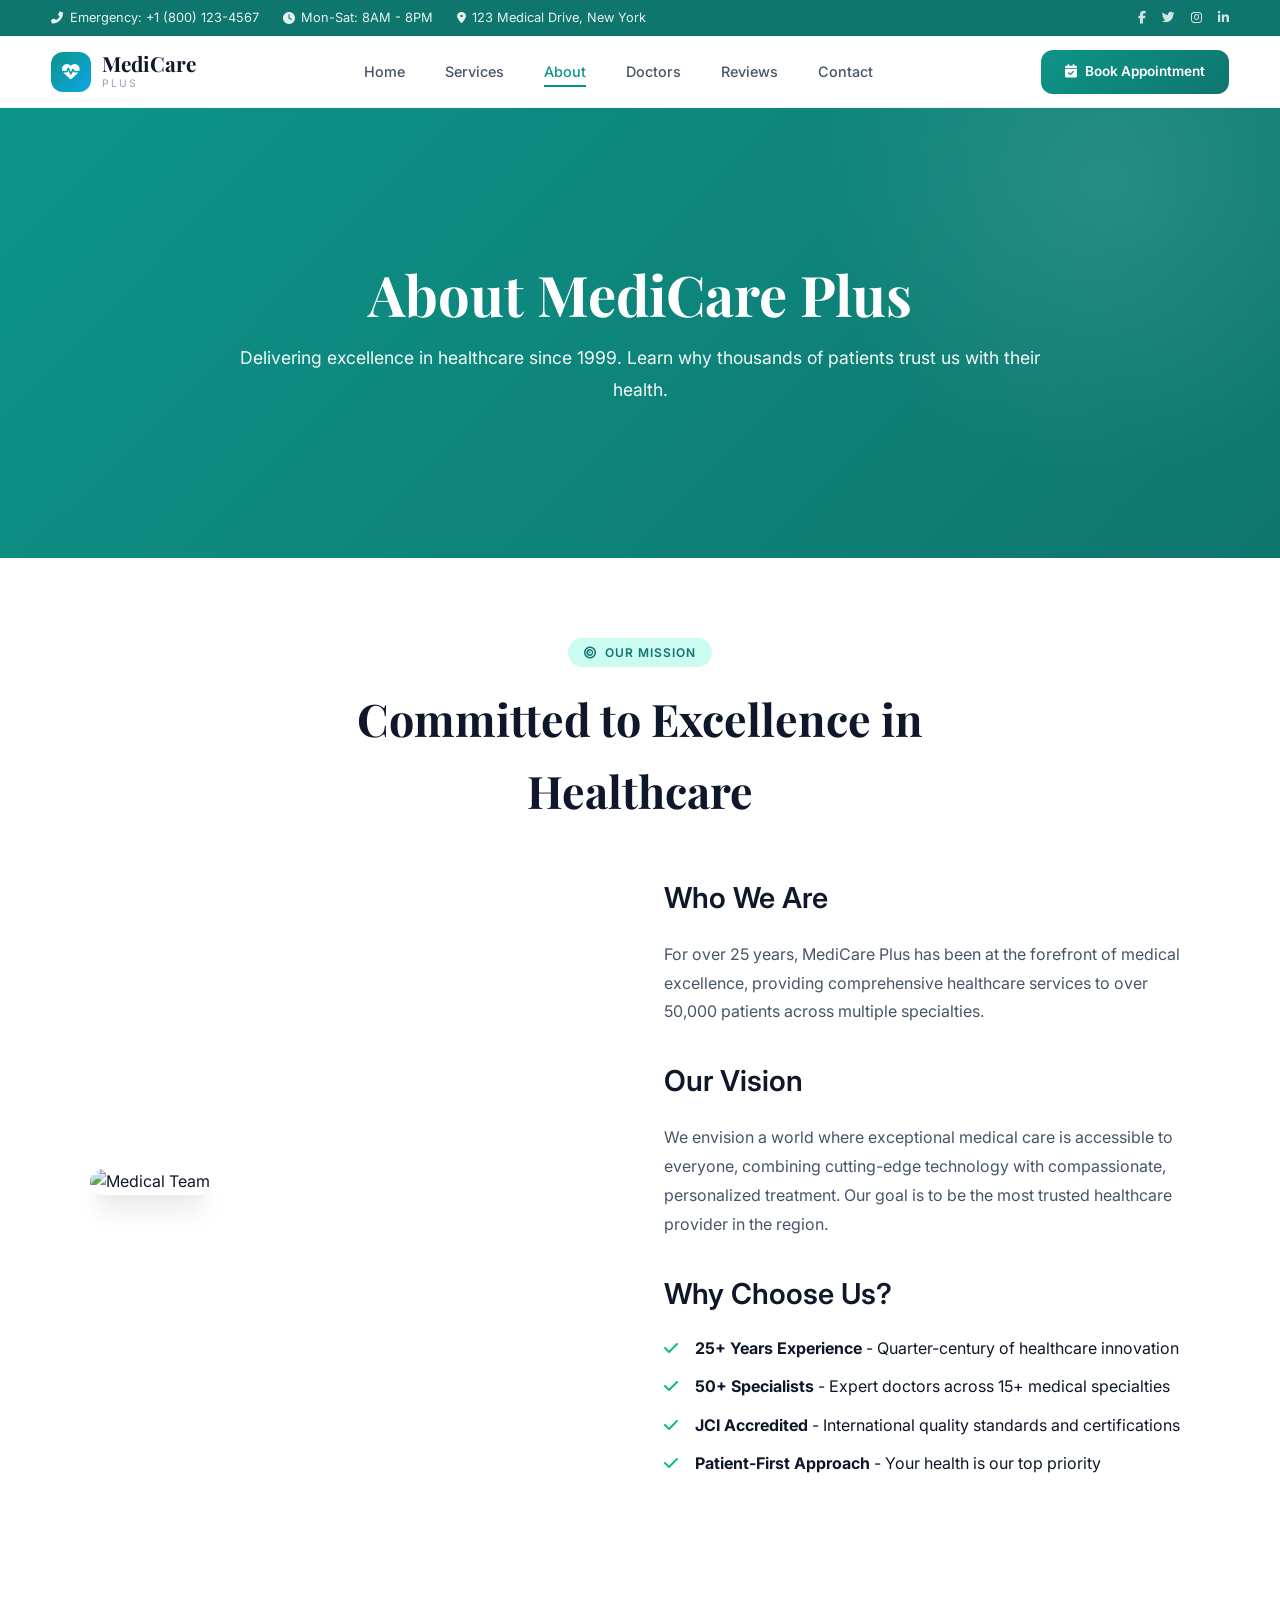
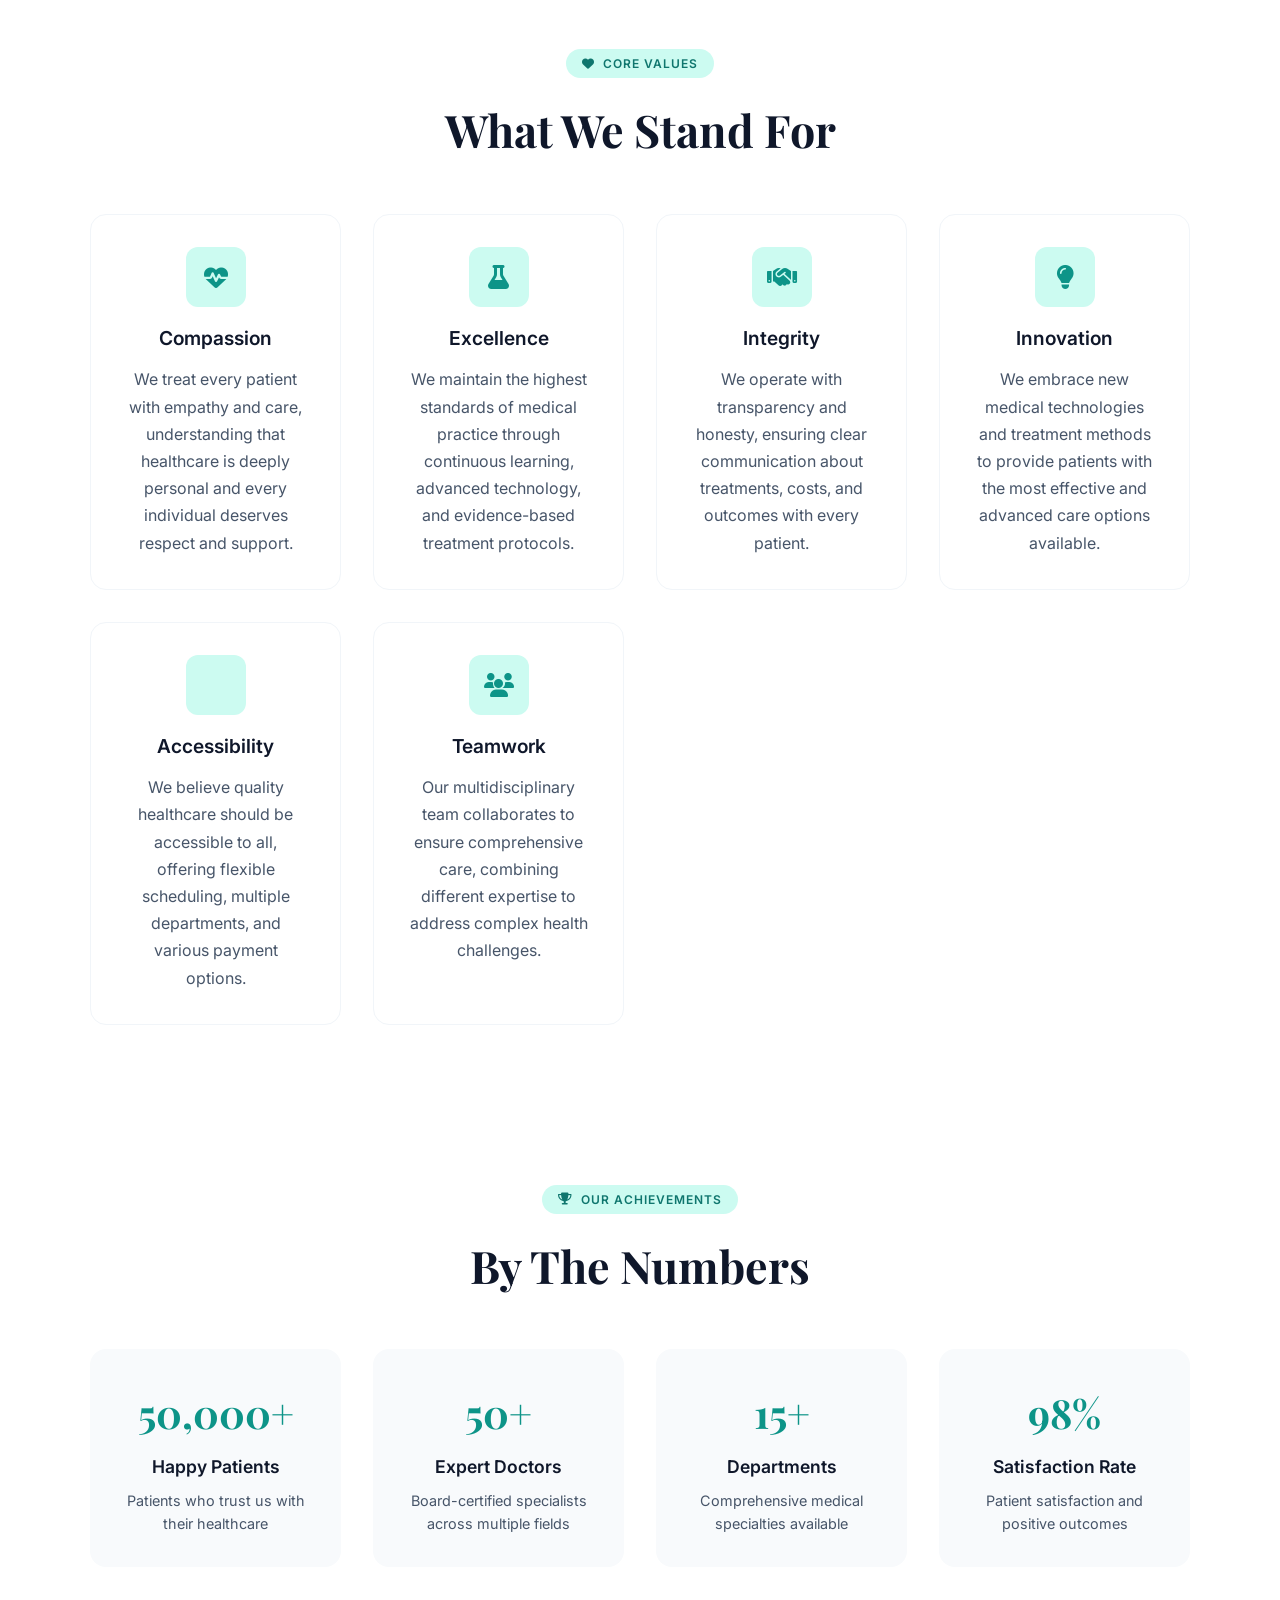
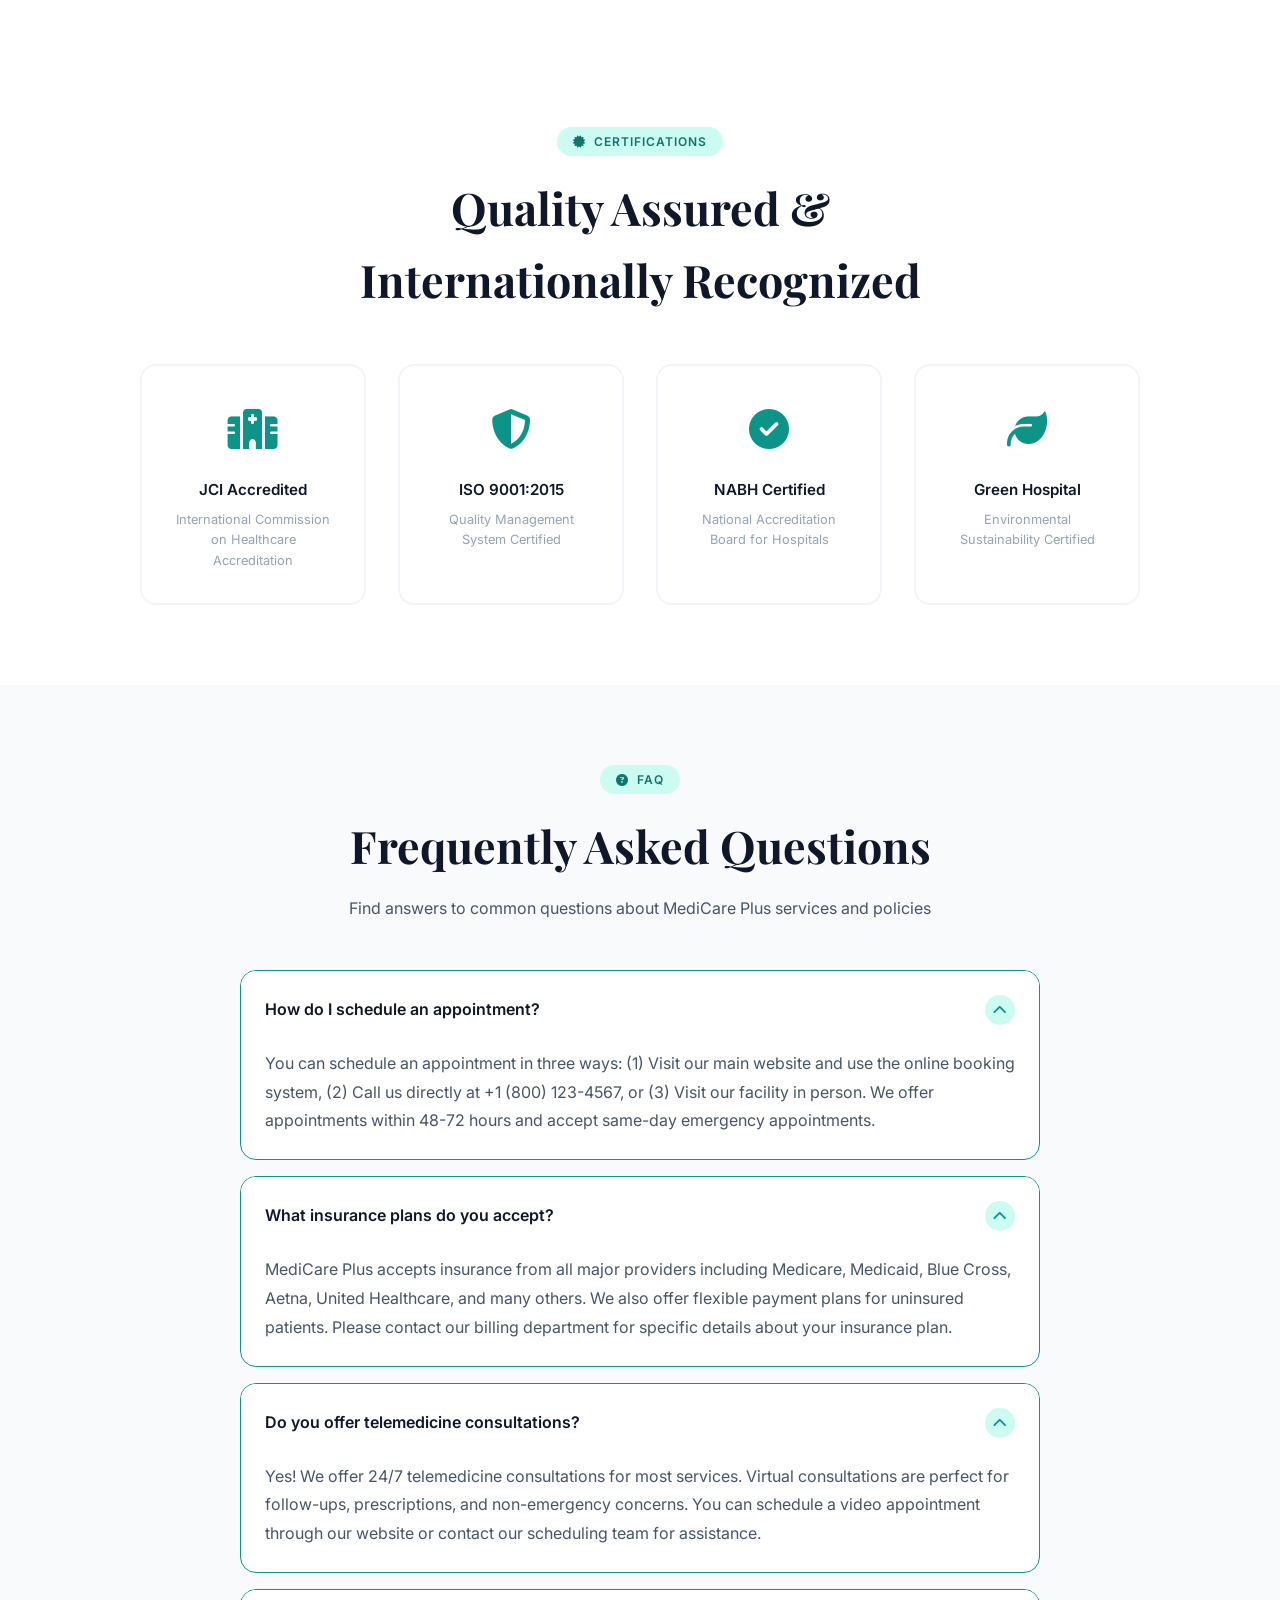
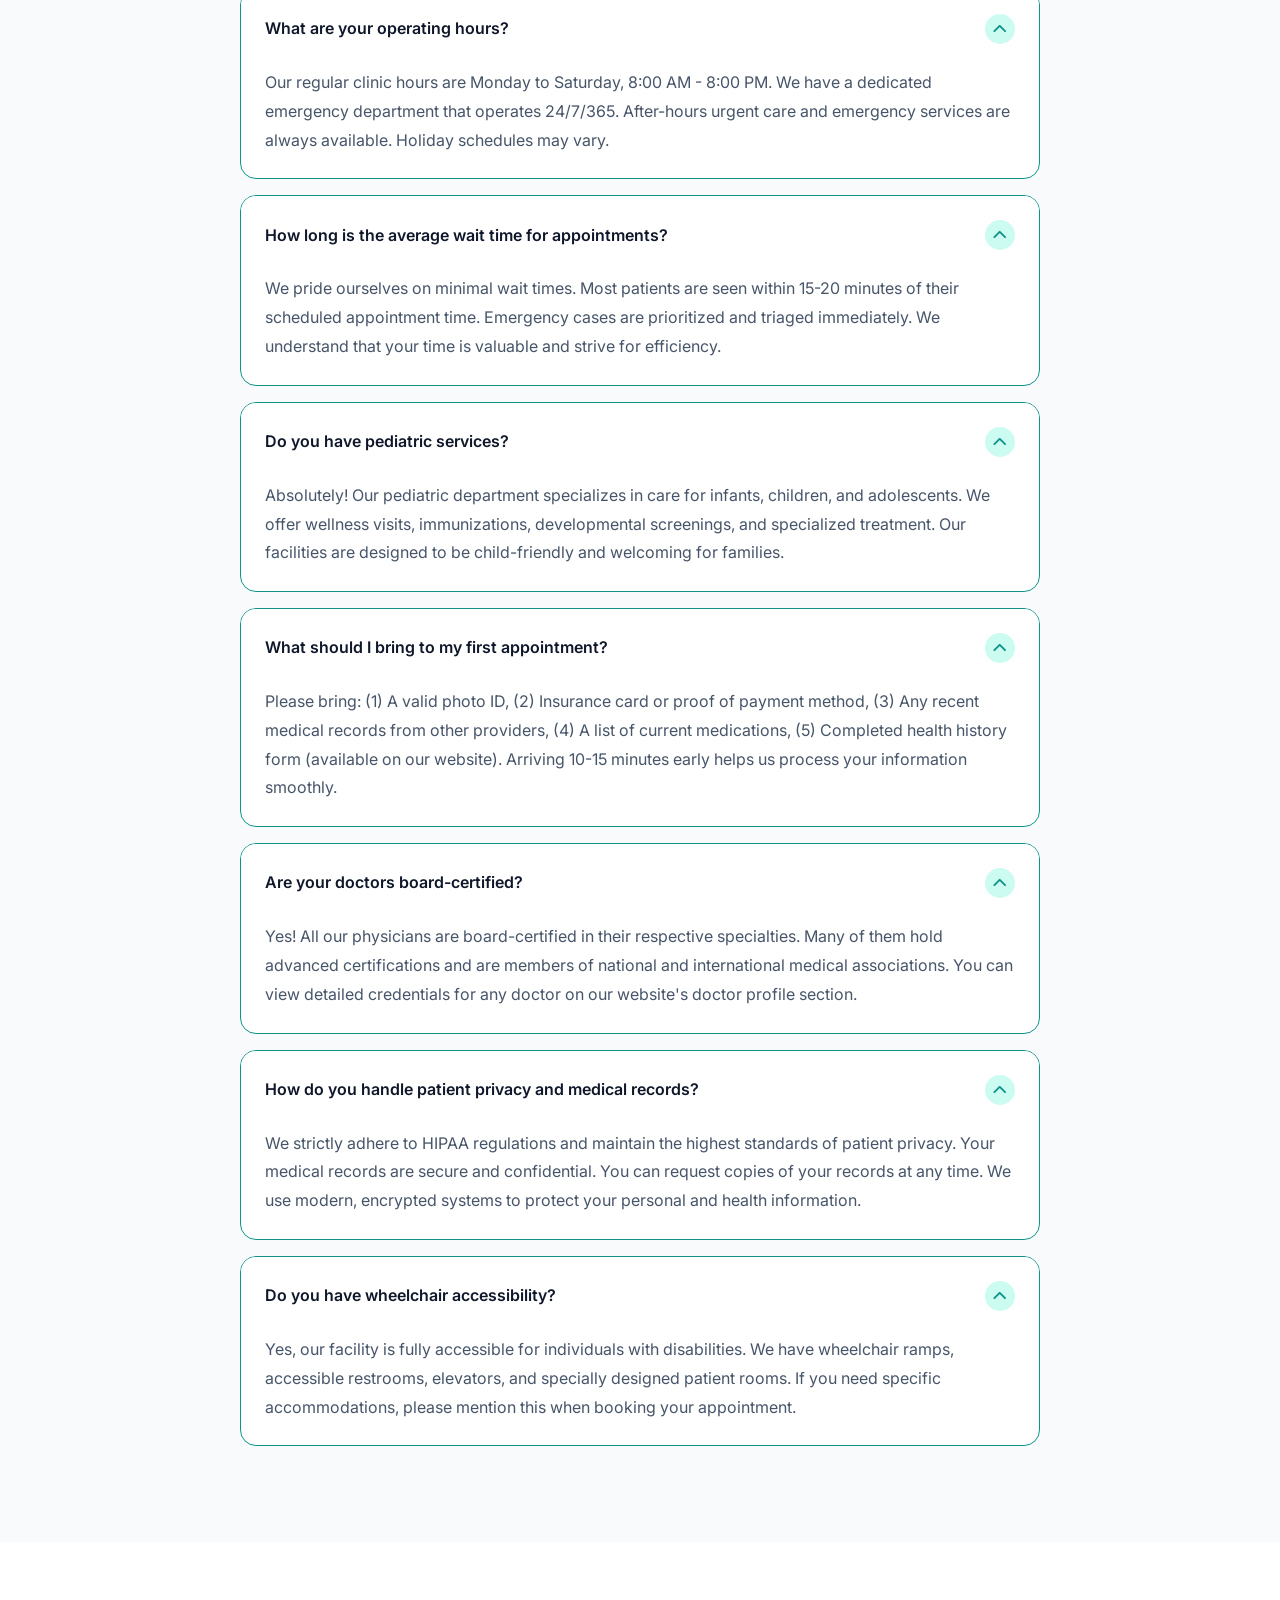
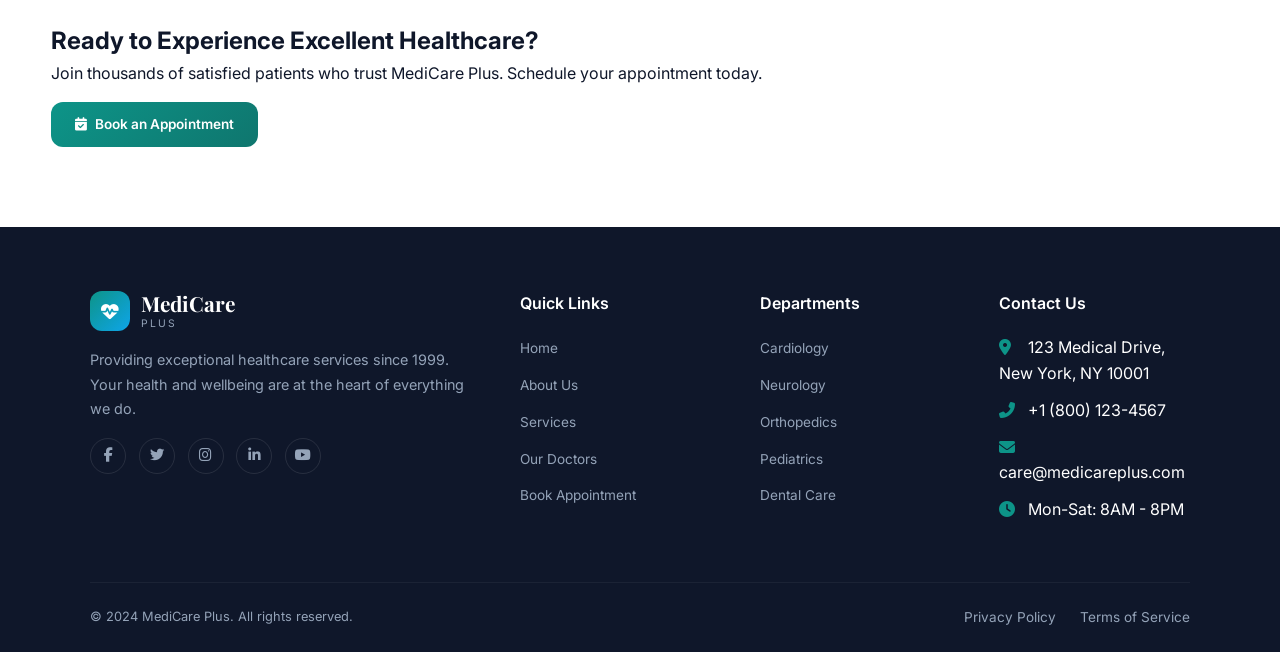
==== about.html @ a42fac6f "Add files via upload" ====
<!DOCTYPE html>
<html lang="en">
<head>
    <meta charset="UTF-8">
    <meta name="viewport" content="width=device-width, initial-scale=1.0">
    <title>About Us - MediCare Plus Healthcare</title>
    <link href="https://fonts.googleapis.com/css2?family=Inter:wght@300;400;500;600;700&family=Playfair+Display:wght@400;500;600;700&display=swap" rel="stylesheet">
    <link rel="stylesheet" href="https://cdnjs.cloudflare.com/ajax/libs/font-awesome/6.5.1/css/all.min.css">
    <style>
        :root {
            --primary: #0d9488;
            --primary-dark: #0f766e;
            --primary-light: #5eead4;
            --primary-soft: #ccfbf1;
            --secondary: #0ea5e9;
            --accent: #f59e0b;
            --bg: #ffffff;
            --bg-soft: #f8fafc;
            --bg-muted: #f1f5f9;
            --text: #0f172a;
            --text-secondary: #475569;
            --text-muted: #94a3b8;
            --border: #e2e8f0;
            --border-light: #f1f5f9;
            --success: #10b981;
            --warning: #f59e0b;
            --danger: #ef4444;
            --shadow-sm: 0 1px 2px rgba(0,0,0,0.05);
            --shadow: 0 4px 6px -1px rgba(0,0,0,0.1), 0 2px 4px -1px rgba(0,0,0,0.06);
            --shadow-lg: 0 10px 15px -3px rgba(0,0,0,0.1), 0 4px 6px -2px rgba(0,0,0,0.05);
            --shadow-xl: 0 20px 25px -5px rgba(0,0,0,0.1), 0 10px 10px -5px rgba(0,0,0,0.04);
            --radius-sm: 8px;
            --radius: 12px;
            --radius-lg: 16px;
            --radius-xl: 24px;
        }

        * { margin: 0; padding: 0; box-sizing: border-box; }
        html { scroll-behavior: smooth; }
        body {
            font-family: 'Inter', sans-serif;
            background: var(--bg);
            color: var(--text);
            line-height: 1.6;
            -webkit-font-smoothing: antialiased;
        }

        ::-webkit-scrollbar { width: 8px; }
        ::-webkit-scrollbar-track { background: var(--bg-soft); }
        ::-webkit-scrollbar-thumb { background: var(--primary); border-radius: 4px; }

        /* ===== TOP BAR ===== */
        .top-bar {
            background: var(--primary-dark);
            color: white;
            padding: 0.5rem 4%;
            font-size: 0.8rem;
            display: flex;
            justify-content: space-between;
            align-items: center;
        }
        .top-bar-left { display: flex; gap: 1.5rem; }
        .top-bar-left span { display: flex; align-items: center; gap: 0.4rem; opacity: 0.9; }
        .top-bar-left i { font-size: 0.75rem; }
        .top-bar-right { display: flex; gap: 1rem; }
        .top-bar-right a { color: white; opacity: 0.8; transition: opacity 0.3s; }
        .top-bar-right a:hover { opacity: 1; }

        /* ===== NAVBAR ===== */
        .navbar {
            position: sticky;
            top: 0;
            z-index: 1000;
            background: rgba(255,255,255,0.95);
            backdrop-filter: blur(20px);
            border-bottom: 1px solid var(--border-light);
            padding: 0 4%;
            display: flex;
            justify-content: space-between;
            align-items: center;
            height: 72px;
        }
        .logo {
            display: flex;
            align-items: center;
            gap: 0.7rem;
            text-decoration: none;
        }
        .logo-icon {
            width: 40px; height: 40px;
            background: linear-gradient(135deg, var(--primary), var(--secondary));
            border-radius: var(--radius);
            display: flex; align-items: center; justify-content: center;
            color: white; font-size: 1.1rem;
        }
        .logo-text { display: flex; flex-direction: column; }
        .logo-text span:first-child {
            font-family: 'Playfair Display', serif;
            font-size: 1.3rem; font-weight: 700; color: var(--text);
            line-height: 1.2;
        }
        .logo-text span:last-child {
            font-size: 0.65rem; color: var(--text-muted);
            letter-spacing: 2px; text-transform: uppercase;
        }
        .nav-links {
            display: flex; gap: 2.5rem; list-style: none;
        }
        .nav-links a {
            color: var(--text-secondary); text-decoration: none;
            font-size: 0.9rem; font-weight: 500;
            transition: color 0.3s; position: relative; padding: 0.3rem 0;
        }
        .nav-links a::after {
            content: ''; position: absolute; bottom: -2px; left: 0;
            width: 0; height: 2px; background: var(--primary);
            transition: width 0.3s ease;
        }
        .nav-links a:hover, .nav-links a.active { color: var(--primary); }
        .nav-links a:hover::after, .nav-links a.active::after { width: 100%; }
        .nav-cta {
            display: flex; align-items: center; gap: 1rem;
        }
        .btn-primary {
            padding: 0.7rem 1.5rem;
            background: linear-gradient(135deg, var(--primary), var(--primary-dark));
            color: white; text-decoration: none; border: none; cursor: pointer;
            border-radius: var(--radius); font-size: 0.85rem; font-weight: 600;
            transition: all 0.3s; display: inline-flex; align-items: center; gap: 0.5rem;
        }
        .btn-primary:hover {
            transform: translateY(-2px);
            box-shadow: 0 8px 20px rgba(13,148,136,0.3);
        }
        .btn-secondary {
            padding: 0.7rem 1.5rem; background: transparent;
            color: var(--primary); text-decoration: none;
            border: 1.5px solid var(--primary); border-radius: var(--radius);
            font-size: 0.85rem; font-weight: 600; cursor: pointer;
            transition: all 0.3s;
        }
        .btn-secondary:hover { background: var(--primary-soft); }
        .mobile-toggle {
            display: none; background: none; border: none;
            font-size: 1.3rem; color: var(--text); cursor: pointer;
        }

        /* ===== HERO ===== */
        .hero {
            background: linear-gradient(135deg, var(--primary), var(--primary-dark));
            color: white; padding: 4rem 4%;
            text-align: center; position: relative; overflow: hidden;
            min-height: 50vh; display: flex; align-items: center; justify-content: center;
        }
        .hero::before {
            content: ''; position: absolute; top: -50%; right: -10%;
            width: 600px; height: 600px;
            background: radial-gradient(circle, rgba(255,255,255,0.1) 0%, transparent 70%);
            z-index: 0;
        }
        .hero-content { position: relative; z-index: 1; max-width: 800px; margin: 0 auto; }
        .hero h1 {
            font-family: 'Playfair Display', serif;
            font-size: clamp(2rem, 5vw, 3.5rem);
            font-weight: 700; line-height: 1.15;
            margin-bottom: 1rem;
        }
        .hero p { font-size: 1.1rem; opacity: 0.95; line-height: 1.8; }

        /* ===== SECTIONS ===== */
        section { padding: 5rem 4%; }
        .section-header {
            text-align: center; max-width: 700px; margin: 0 auto 3rem;
        }
        .section-label {
            display: inline-flex; align-items: center; gap: 0.5rem;
            padding: 0.3rem 1rem; background: var(--primary-soft);
            color: var(--primary-dark); border-radius: 50px;
            font-size: 0.75rem; font-weight: 600; letter-spacing: 1px;
            text-transform: uppercase; margin-bottom: 1rem;
        }
        .section-title {
            font-family: 'Playfair Display', serif;
            font-size: clamp(1.8rem, 4vw, 2.8rem); font-weight: 700;
            margin-bottom: 0.8rem; color: var(--text);
        }
        .section-subtitle {
            color: var(--text-secondary); font-size: 1rem; line-height: 1.7;
        }

        /* ===== ABOUT CONTENT ===== */
        .mission-grid {
            display: grid; grid-template-columns: 1fr 1fr;
            gap: 3rem; max-width: 1100px; margin: 0 auto; align-items: center;
        }
        .mission-image img {
            width: 100%; border-radius: var(--radius-xl);
            box-shadow: var(--shadow-xl);
        }
        .mission-content h3 {
            font-size: 1.8rem; font-weight: 600;
            margin-bottom: 1.2rem; color: var(--text);
        }
        .mission-content p {
            color: var(--text-secondary); margin-bottom: 1.5rem;
            line-height: 1.8; font-size: 1rem;
        }
        .values-grid {
            display: grid; grid-template-columns: repeat(auto-fit, minmax(250px, 1fr));
            gap: 2rem; max-width: 1100px; margin: 0 auto;
        }
        .value-card {
            background: white; border: 1.5px solid var(--border-light);
            border-radius: var(--radius-lg); padding: 2rem;
            text-align: center; transition: all 0.4s ease;
        }
        .value-card:hover {
            transform: translateY(-5px);
            border-color: var(--primary);
            box-shadow: var(--shadow-lg);
        }
        .value-icon {
            width: 60px; height: 60px;
            background: var(--primary-soft); color: var(--primary);
            border-radius: var(--radius); display: flex;
            align-items: center; justify-content: center;
            font-size: 1.5rem; margin: 0 auto 1rem;
        }
        .value-card h3 { font-size: 1.2rem; font-weight: 600; margin-bottom: 0.8rem; }
        .value-card p { color: var(--text-secondary); line-height: 1.7; }

        /* ===== ACHIEVEMENTS ===== */
        .achievements-grid {
            display: grid; grid-template-columns: repeat(auto-fit, minmax(200px, 1fr));
            gap: 2rem; max-width: 1100px; margin: 0 auto;
        }
        .achievement-item {
            text-align: center; padding: 2rem;
            background: var(--bg-soft); border-radius: var(--radius-lg);
        }
        .achievement-number {
            font-family: 'Playfair Display', serif;
            font-size: 2.5rem; font-weight: 700; color: var(--primary);
            margin-bottom: 0.5rem;
        }
        .achievement-item h3 {
            font-size: 1.1rem; font-weight: 600; margin-bottom: 0.5rem;
        }
        .achievement-item p { color: var(--text-secondary); font-size: 0.9rem; }

        /* ===== FAQ SECTION ===== */
        .faq-section { background: var(--bg-soft); }
        .faq-container {
            max-width: 800px; margin: 0 auto;
        }
        .faq-item {
            background: white; border: 1px solid var(--border-light);
            border-radius: var(--radius-lg); margin-bottom: 1rem;
            overflow: hidden; transition: all 0.3s ease;
        }
        .faq-item.active { border-color: var(--primary); }
        .faq-question {
            padding: 1.5rem; cursor: pointer; display: flex;
            justify-content: space-between; align-items: center;
            transition: all 0.3s ease; background: white;
        }
        .faq-item:hover .faq-question { background: var(--bg-soft); }
        .faq-question h3 {
            font-size: 1rem; font-weight: 600; color: var(--text);
            flex: 1; text-align: left;
        }
        .faq-toggle {
            width: 30px; height: 30px;
            background: var(--primary-soft); color: var(--primary);
            border-radius: 50%; display: flex;
            align-items: center; justify-content: center;
            font-size: 0.9rem; transition: transform 0.3s ease;
            flex-shrink: 0; margin-left: 1rem;
        }
        .faq-item.active .faq-toggle { transform: rotate(180deg); }
        .faq-answer {
            max-height: 0; overflow: hidden; transition: all 0.3s ease;
            padding: 0 1.5rem;
        }
        .faq-item.active .faq-answer {
            max-height: 500px; padding: 0 1.5rem 1.5rem;
        }
        .faq-answer p { color: var(--text-secondary); line-height: 1.8; }

        /* ===== CERTIFICATIONS ===== */
        .certifications-grid {
            display: grid; grid-template-columns: repeat(auto-fit, minmax(150px, 1fr));
            gap: 2rem; max-width: 1000px; margin: 0 auto;
        }
        .certification-badge {
            background: white; border: 2px solid var(--border-light);
            border-radius: var(--radius-lg); padding: 2rem;
            text-align: center; transition: all 0.3s ease;
        }
        .certification-badge:hover {
            border-color: var(--primary);
            box-shadow: var(--shadow-lg);
        }
        .cert-icon {
            font-size: 2.5rem; color: var(--primary); margin-bottom: 1rem;
        }
        .certification-badge h4 { font-size: 0.95rem; font-weight: 600; margin-bottom: 0.5rem; }
        .certification-badge p { font-size: 0.8rem; color: var(--text-muted); }

        /* ===== FOOTER ===== */
        .footer {
            background: var(--text); color: white; padding: 4rem 4% 1.5rem;
        }
        .footer-grid {
            display: grid; grid-template-columns: 2fr 1fr 1fr 1fr;
            gap: 3rem; max-width: 1100px; margin: 0 auto 3rem;
        }
        .footer-links h4 { font-size: 1rem; font-weight: 600; margin-bottom: 1.2rem; }
        .footer-links ul { list-style: none; }
        .footer-links li { margin-bottom: 0.7rem; }
        .footer-links a { color: var(--text-muted); text-decoration: none; font-size: 0.85rem; transition: color 0.3s; }
        .footer-links a:hover { color: white; }
        .footer-social { display: flex; gap: 0.8rem; }
        .footer-social a {
            width: 36px; height: 36px; border-radius: 50%;
            border: 1px solid rgba(255,255,255,0.1);
            display: flex; align-items: center; justify-content: center;
            color: var(--text-muted); font-size: 0.9rem; text-decoration: none;
            transition: all 0.3s;
        }
        .footer-social a:hover { background: var(--primary); color: white; }
        .footer-bottom {
            border-top: 1px solid rgba(255,255,255,0.05); padding-top: 1.5rem;
            display: flex; justify-content: space-between; align-items: center;
            max-width: 1100px; margin: 0 auto;
        }
        .footer-bottom p { color: var(--text-muted); font-size: 0.8rem; }

        /* ===== REVEAL ANIMATIONS ===== */
        .reveal {
            opacity: 0; transform: translateY(40px);
            transition: all 0.8s cubic-bezier(0.4, 0, 0.2, 1);
        }
        .reveal.active { opacity: 1; transform: translateY(0); }

        /* ===== RESPONSIVE ===== */
        @media (max-width: 1024px) {
            .mission-grid { grid-template-columns: 1fr; }
            .values-grid { grid-template-columns: 1fr; }
            .footer-grid { grid-template-columns: 1fr 1fr; }
        }
        @media (max-width: 768px) {
            .nav-links { display: none; }
            .mobile-toggle { display: block; }
            .top-bar { display: none; }
            .footer-grid { grid-template-columns: 1fr; }
            .footer-bottom { flex-direction: column; gap: 1rem; text-align: center; }
            .hero { min-height: 40vh; }
            section { padding: 3rem 4%; }
        }
    </style>
</head>
<body>

    <!-- Top Bar -->
    <div class="top-bar">
        <div class="top-bar-left">
            <span><i class="fas fa-phone-alt"></i> Emergency: +1 (800) 123-4567</span>
            <span><i class="fas fa-clock"></i> Mon-Sat: 8AM - 8PM</span>
            <span><i class="fas fa-map-marker-alt"></i> 123 Medical Drive, New York</span>
        </div>
        <div class="top-bar-right">
            <a href="#"><i class="fab fa-facebook-f"></i></a>
            <a href="#"><i class="fab fa-twitter"></i></a>
            <a href="#"><i class="fab fa-instagram"></i></a>
            <a href="#"><i class="fab fa-linkedin-in"></i></a>
        </div>
    </div>

    <!-- Navbar -->
    <nav class="navbar">
        <a href="health.html" class="logo">
            <div class="logo-icon"><i class="fas fa-heartbeat"></i></div>
            <div class="logo-text">
                <span>MediCare</span>
                <span>Plus</span>
            </div>
        </a>
        <ul class="nav-links">
            <li><a href="health.html#home">Home</a></li>
            <li><a href="health.html#services">Services</a></li>
            <li><a href="#about" class="active">About</a></li>
            <li><a href="health.html#doctors">Doctors</a></li>
            <li><a href="health.html#testimonials">Reviews</a></li>
            <li><a href="health.html#contact">Contact</a></li>
        </ul>
        <div class="nav-cta">
            <a href="health.html#appointment" class="btn-primary">
                <i class="fas fa-calendar-check"></i> Book Appointment
            </a>
        </div>
        <button class="mobile-toggle"><i class="fas fa-bars"></i></button>
    </nav>

    <!-- Hero Section -->
    <section class="hero" id="about">
        <div class="hero-content">
            <h1>About MediCare Plus</h1>
            <p>Delivering excellence in healthcare since 1999. Learn why thousands of patients trust us with their health.</p>
        </div>
    </section>

    <!-- Our Mission Section -->
    <section class="mission-section" id="mission">
        <div class="section-header reveal">
            <span class="section-label"><i class="fas fa-bullseye"></i> Our Mission</span>
            <h2 class="section-title">Committed to Excellence in Healthcare</h2>
        </div>
        <div class="mission-grid reveal">
            <div class="mission-image">
                <img src="https://images.unsplash.com/photo-1576091160550-2173dba999ef?w=600&h=700&fit=crop" alt="Medical Team">
            </div>
            <div class="mission-content">
                <h3>Who We Are</h3>
                <p>For over 25 years, MediCare Plus has been at the forefront of medical excellence, providing comprehensive healthcare services to over 50,000 patients across multiple specialties.</p>
                <h3 style="margin-top: 2rem;">Our Vision</h3>
                <p>We envision a world where exceptional medical care is accessible to everyone, combining cutting-edge technology with compassionate, personalized treatment. Our goal is to be the most trusted healthcare provider in the region.</p>
                <h3 style="margin-top: 2rem;">Why Choose Us?</h3>
                <ul style="list-style: none; margin-top: 1rem;">
                    <li style="margin-bottom: 0.8rem;"><i class="fas fa-check" style="color: var(--success); margin-right: 0.8rem;"></i> <strong>25+ Years Experience</strong> - Quarter-century of healthcare innovation</li>
                    <li style="margin-bottom: 0.8rem;"><i class="fas fa-check" style="color: var(--success); margin-right: 0.8rem;"></i> <strong>50+ Specialists</strong> - Expert doctors across 15+ medical specialties</li>
                    <li style="margin-bottom: 0.8rem;"><i class="fas fa-check" style="color: var(--success); margin-right: 0.8rem;"></i> <strong>JCI Accredited</strong> - International quality standards and certifications</li>
                    <li style="margin-bottom: 0.8rem;"><i class="fas fa-check" style="color: var(--success); margin-right: 0.8rem;"></i> <strong>Patient-First Approach</strong> - Your health is our top priority</li>
                </ul>
            </div>
        </div>
    </section>

    <!-- Our Values Section -->
    <section class="values-section" id="values">
        <div class="section-header reveal">
            <span class="section-label"><i class="fas fa-heart"></i> Core Values</span>
            <h2 class="section-title">What We Stand For</h2>
        </div>
        <div class="values-grid">
            <div class="value-card reveal">
                <div class="value-icon"><i class="fas fa-heartbeat"></i></div>
                <h3>Compassion</h3>
                <p>We treat every patient with empathy and care, understanding that healthcare is deeply personal and every individual deserves respect and support.</p>
            </div>
            <div class="value-card reveal">
                <div class="value-icon"><i class="fas fa-flask"></i></div>
                <h3>Excellence</h3>
                <p>We maintain the highest standards of medical practice through continuous learning, advanced technology, and evidence-based treatment protocols.</p>
            </div>
            <div class="value-card reveal">
                <div class="value-icon"><i class="fas fa-handshake"></i></div>
                <h3>Integrity</h3>
                <p>We operate with transparency and honesty, ensuring clear communication about treatments, costs, and outcomes with every patient.</p>
            </div>
            <div class="value-card reveal">
                <div class="value-icon"><i class="fas fa-lightbulb"></i></div>
                <h3>Innovation</h3>
                <p>We embrace new medical technologies and treatment methods to provide patients with the most effective and advanced care options available.</p>
            </div>
            <div class="value-card reveal">
                <div class="value-icon"><i class="fas fa-accessibility"></i></div>
                <h3>Accessibility</h3>
                <p>We believe quality healthcare should be accessible to all, offering flexible scheduling, multiple departments, and various payment options.</p>
            </div>
            <div class="value-card reveal">
                <div class="value-icon"><i class="fas fa-users"></i></div>
                <h3>Teamwork</h3>
                <p>Our multidisciplinary team collaborates to ensure comprehensive care, combining different expertise to address complex health challenges.</p>
            </div>
        </div>
    </section>

    <!-- Achievements Section -->
    <section class="achievements-section" id="achievements">
        <div class="section-header reveal">
            <span class="section-label"><i class="fas fa-trophy"></i> Our Achievements</span>
            <h2 class="section-title">By The Numbers</h2>
        </div>
        <div class="achievements-grid">
            <div class="achievement-item reveal">
                <div class="achievement-number">50,000+</div>
                <h3>Happy Patients</h3>
                <p>Patients who trust us with their healthcare</p>
            </div>
            <div class="achievement-item reveal">
                <div class="achievement-number">50+</div>
                <h3>Expert Doctors</h3>
                <p>Board-certified specialists across multiple fields</p>
            </div>
            <div class="achievement-item reveal">
                <div class="achievement-number">15+</div>
                <h3>Departments</h3>
                <p>Comprehensive medical specialties available</p>
            </div>
            <div class="achievement-item reveal">
                <div class="achievement-number">98%</div>
                <h3>Satisfaction Rate</h3>
                <p>Patient satisfaction and positive outcomes</p>
            </div>
        </div>
    </section>

    <!-- Certifications Section -->
    <section class="certifications-section" id="certifications">
        <div class="section-header reveal">
            <span class="section-label"><i class="fas fa-certificate"></i> Certifications</span>
            <h2 class="section-title">Quality Assured & Internationally Recognized</h2>
        </div>
        <div class="certifications-grid">
            <div class="certification-badge reveal">
                <div class="cert-icon"><i class="fas fa-hospital"></i></div>
                <h4>JCI Accredited</h4>
                <p>International Commission on Healthcare Accreditation</p>
            </div>
            <div class="certification-badge reveal">
                <div class="cert-icon"><i class="fas fa-shield-alt"></i></div>
                <h4>ISO 9001:2015</h4>
                <p>Quality Management System Certified</p>
            </div>
            <div class="certification-badge reveal">
                <div class="cert-icon"><i class="fas fa-check-circle"></i></div>
                <h4>NABH Certified</h4>
                <p>National Accreditation Board for Hospitals</p>
            </div>
            <div class="certification-badge reveal">
                <div class="cert-icon"><i class="fas fa-leaf"></i></div>
                <h4>Green Hospital</h4>
                <p>Environmental Sustainability Certified</p>
            </div>
        </div>
    </section>

    <!-- FAQ Section -->
    <section class="faq-section" id="faq">
        <div class="section-header reveal">
            <span class="section-label"><i class="fas fa-question-circle"></i> FAQ</span>
            <h2 class="section-title">Frequently Asked Questions</h2>
            <p class="section-subtitle">Find answers to common questions about MediCare Plus services and policies</p>
        </div>
        <div class="faq-container">
            <div class="faq-item reveal">
                <div class="faq-question">
                    <h3>How do I schedule an appointment?</h3>
                    <div class="faq-toggle"><i class="fas fa-chevron-down"></i></div>
                </div>
                <div class="faq-answer">
                    <p>You can schedule an appointment in three ways: (1) Visit our main website and use the online booking system, (2) Call us directly at +1 (800) 123-4567, or (3) Visit our facility in person. We offer appointments within 48-72 hours and accept same-day emergency appointments.</p>
                </div>
            </div>

            <div class="faq-item reveal">
                <div class="faq-question">
                    <h3>What insurance plans do you accept?</h3>
                    <div class="faq-toggle"><i class="fas fa-chevron-down"></i></div>
                </div>
                <div class="faq-answer">
                    <p>MediCare Plus accepts insurance from all major providers including Medicare, Medicaid, Blue Cross, Aetna, United Healthcare, and many others. We also offer flexible payment plans for uninsured patients. Please contact our billing department for specific details about your insurance plan.</p>
                </div>
            </div>

            <div class="faq-item reveal">
                <div class="faq-question">
                    <h3>Do you offer telemedicine consultations?</h3>
                    <div class="faq-toggle"><i class="fas fa-chevron-down"></i></div>
                </div>
                <div class="faq-answer">
                    <p>Yes! We offer 24/7 telemedicine consultations for most services. Virtual consultations are perfect for follow-ups, prescriptions, and non-emergency concerns. You can schedule a video appointment through our website or contact our scheduling team for assistance.</p>
                </div>
            </div>

            <div class="faq-item reveal">
                <div class="faq-question">
                    <h3>What are your operating hours?</h3>
                    <div class="faq-toggle"><i class="fas fa-chevron-down"></i></div>
                </div>
                <div class="faq-answer">
                    <p>Our regular clinic hours are Monday to Saturday, 8:00 AM - 8:00 PM. We have a dedicated emergency department that operates 24/7/365. After-hours urgent care and emergency services are always available. Holiday schedules may vary.</p>
                </div>
            </div>

            <div class="faq-item reveal">
                <div class="faq-question">
                    <h3>How long is the average wait time for appointments?</h3>
                    <div class="faq-toggle"><i class="fas fa-chevron-down"></i></div>
                </div>
                <div class="faq-answer">
                    <p>We pride ourselves on minimal wait times. Most patients are seen within 15-20 minutes of their scheduled appointment time. Emergency cases are prioritized and triaged immediately. We understand that your time is valuable and strive for efficiency.</p>
                </div>
            </div>

            <div class="faq-item reveal">
                <div class="faq-question">
                    <h3>Do you have pediatric services?</h3>
                    <div class="faq-toggle"><i class="fas fa-chevron-down"></i></div>
                </div>
                <div class="faq-answer">
                    <p>Absolutely! Our pediatric department specializes in care for infants, children, and adolescents. We offer wellness visits, immunizations, developmental screenings, and specialized treatment. Our facilities are designed to be child-friendly and welcoming for families.</p>
                </div>
            </div>

            <div class="faq-item reveal">
                <div class="faq-question">
                    <h3>What should I bring to my first appointment?</h3>
                    <div class="faq-toggle"><i class="fas fa-chevron-down"></i></div>
                </div>
                <div class="faq-answer">
                    <p>Please bring: (1) A valid photo ID, (2) Insurance card or proof of payment method, (3) Any recent medical records from other providers, (4) A list of current medications, (5) Completed health history form (available on our website). Arriving 10-15 minutes early helps us process your information smoothly.</p>
                </div>
            </div>

            <div class="faq-item reveal">
                <div class="faq-question">
                    <h3>Are your doctors board-certified?</h3>
                    <div class="faq-toggle"><i class="fas fa-chevron-down"></i></div>
                </div>
                <div class="faq-answer">
                    <p>Yes! All our physicians are board-certified in their respective specialties. Many of them hold advanced certifications and are members of national and international medical associations. You can view detailed credentials for any doctor on our website's doctor profile section.</p>
                </div>
            </div>

            <div class="faq-item reveal">
                <div class="faq-question">
                    <h3>How do you handle patient privacy and medical records?</h3>
                    <div class="faq-toggle"><i class="fas fa-chevron-down"></i></div>
                </div>
                <div class="faq-answer">
                    <p>We strictly adhere to HIPAA regulations and maintain the highest standards of patient privacy. Your medical records are secure and confidential. You can request copies of your records at any time. We use modern, encrypted systems to protect your personal and health information.</p>
                </div>
            </div>

            <div class="faq-item reveal">
                <div class="faq-question">
                    <h3>Do you have wheelchair accessibility?</h3>
                    <div class="faq-toggle"><i class="fas fa-chevron-down"></i></div>
                </div>
                <div class="faq-answer">
                    <p>Yes, our facility is fully accessible for individuals with disabilities. We have wheelchair ramps, accessible restrooms, elevators, and specially designed patient rooms. If you need specific accommodations, please mention this when booking your appointment.</p>
                </div>
            </div>
        </div>
    </section>

    <!-- CTA Section -->
    <section class="cta-banner">
        <h2>Ready to Experience Excellent Healthcare?</h2>
        <p>Join thousands of satisfied patients who trust MediCare Plus. Schedule your appointment today.</p>
        <a href="health.html#appointment" class="btn-primary" style="margin-top: 1rem;">
            <i class="fas fa-calendar-check"></i> Book an Appointment
        </a>
    </section>

    <!-- Footer -->
    <footer class="footer" id="contact">
        <div class="footer-grid">
            <div>
                <a href="health.html" class="logo">
                    <div class="logo-icon"><i class="fas fa-heartbeat"></i></div>
                    <div class="logo-text">
                        <span style="color: white;">MediCare</span>
                        <span>Plus</span>
                    </div>
                </a>
                <p style="color: var(--text-muted); font-size: 0.9rem; line-height: 1.7; margin: 1rem 0;">Providing exceptional healthcare services since 1999. Your health and wellbeing are at the heart of everything we do.</p>
                <div class="footer-social">
                    <a href="#"><i class="fab fa-facebook-f"></i></a>
                    <a href="#"><i class="fab fa-twitter"></i></a>
                    <a href="#"><i class="fab fa-instagram"></i></a>
                    <a href="#"><i class="fab fa-linkedin-in"></i></a>
                    <a href="#"><i class="fab fa-youtube"></i></a>
                </div>
            </div>
            <div class="footer-links">
                <h4>Quick Links</h4>
                <ul>
                    <li><a href="health.html#home">Home</a></li>
                    <li><a href="#about">About Us</a></li>
                    <li><a href="health.html#services">Services</a></li>
                    <li><a href="health.html#doctors">Our Doctors</a></li>
                    <li><a href="health.html#appointment">Book Appointment</a></li>
                </ul>
            </div>
            <div class="footer-links">
                <h4>Departments</h4>
                <ul>
                    <li><a href="health.html#services">Cardiology</a></li>
                    <li><a href="health.html#services">Neurology</a></li>
                    <li><a href="health.html#services">Orthopedics</a></li>
                    <li><a href="health.html#services">Pediatrics</a></li>
                    <li><a href="health.html#services">Dental Care</a></li>
                </ul>
            </div>
            <div class="footer-links">
                <h4>Contact Us</h4>
                <ul>
                    <li><i class="fas fa-map-marker-alt" style="color: var(--primary); margin-right: 0.6rem; width: 16px;"></i> 123 Medical Drive, New York, NY 10001</li>
                    <li><i class="fas fa-phone-alt" style="color: var(--primary); margin-right: 0.6rem; width: 16px;"></i> +1 (800) 123-4567</li>
                    <li><i class="fas fa-envelope" style="color: var(--primary); margin-right: 0.6rem; width: 16px;"></i> care@medicareplus.com</li>
                    <li><i class="fas fa-clock" style="color: var(--primary); margin-right: 0.6rem; width: 16px;"></i> Mon-Sat: 8AM - 8PM</li>
                </ul>
            </div>
        </div>
        <div class="footer-bottom">
            <p>&copy; 2024 MediCare Plus. All rights reserved.</p>
            <div style="display: flex; gap: 1.5rem;">
                <a href="#" style="color: var(--text-muted); text-decoration: none; font-size: 0.85rem;">Privacy Policy</a>
                <a href="#" style="color: var(--text-muted); text-decoration: none; font-size: 0.85rem;">Terms of Service</a>
            </div>
        </div>
    </footer>

    <script>
        // Navbar scroll
        window.addEventListener('scroll', () => {
            const navbar = document.querySelector('.navbar');
            if (window.scrollY > 50) {
                navbar.style.boxShadow = '0 4px 20px rgba(0,0,0,0.08)';
            } else {
                navbar.style.boxShadow = 'none';
            }
        });

        // Scroll reveal
        const revealElements = document.querySelectorAll('.reveal');
        const revealObserver = new IntersectionObserver((entries) => {
            entries.forEach(entry => {
                if (entry.isIntersecting) {
                    entry.target.classList.add('active');
                }
            });
        }, { threshold: 0.1, rootMargin: '0px 0px -30px 0px' });
        revealElements.forEach(el => revealObserver.observe(el));

        // FAQ accordion
        document.querySelectorAll('.faq-question').forEach(question => {
            question.addEventListener('click', function() {
                const faqItem = this.parentElement;
                const isActive = faqItem.classList.contains('active');
                
                // Close all other items
                document.querySelectorAll('.faq-item').forEach(item => {
                    item.classList.remove('active');
                });
                
                // Toggle current item
                if (!isActive) {
                    faqItem.classList.add('active');
                }
            });
        });

        // Smooth scroll
        document.querySelectorAll('a[href^="#"]').forEach(anchor => {
            anchor.addEventListener('click', function(e) {
                e.preventDefault();
                const target = document.querySelector(this.getAttribute('href'));
                if (target) target.scrollIntoView({ behavior: 'smooth', block: 'start' });
            });
        });
    </script>
</body>
</html>
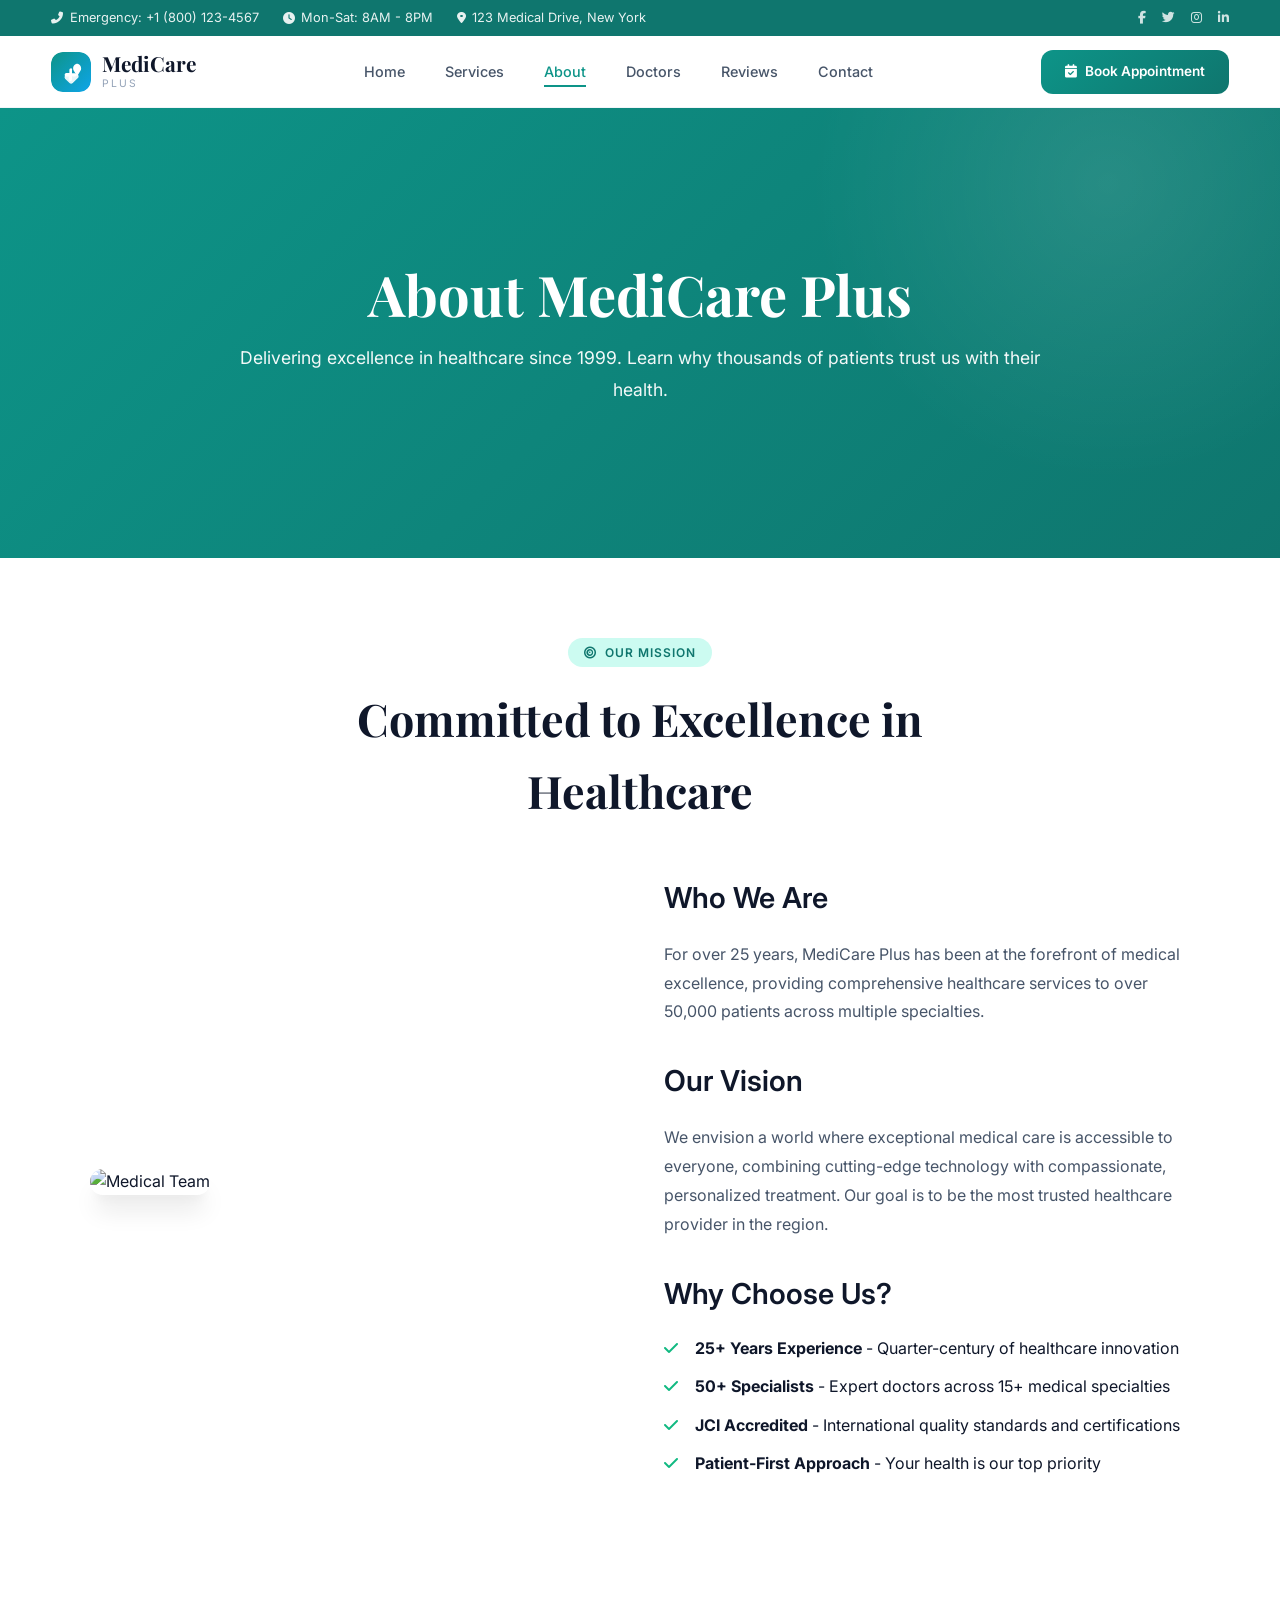
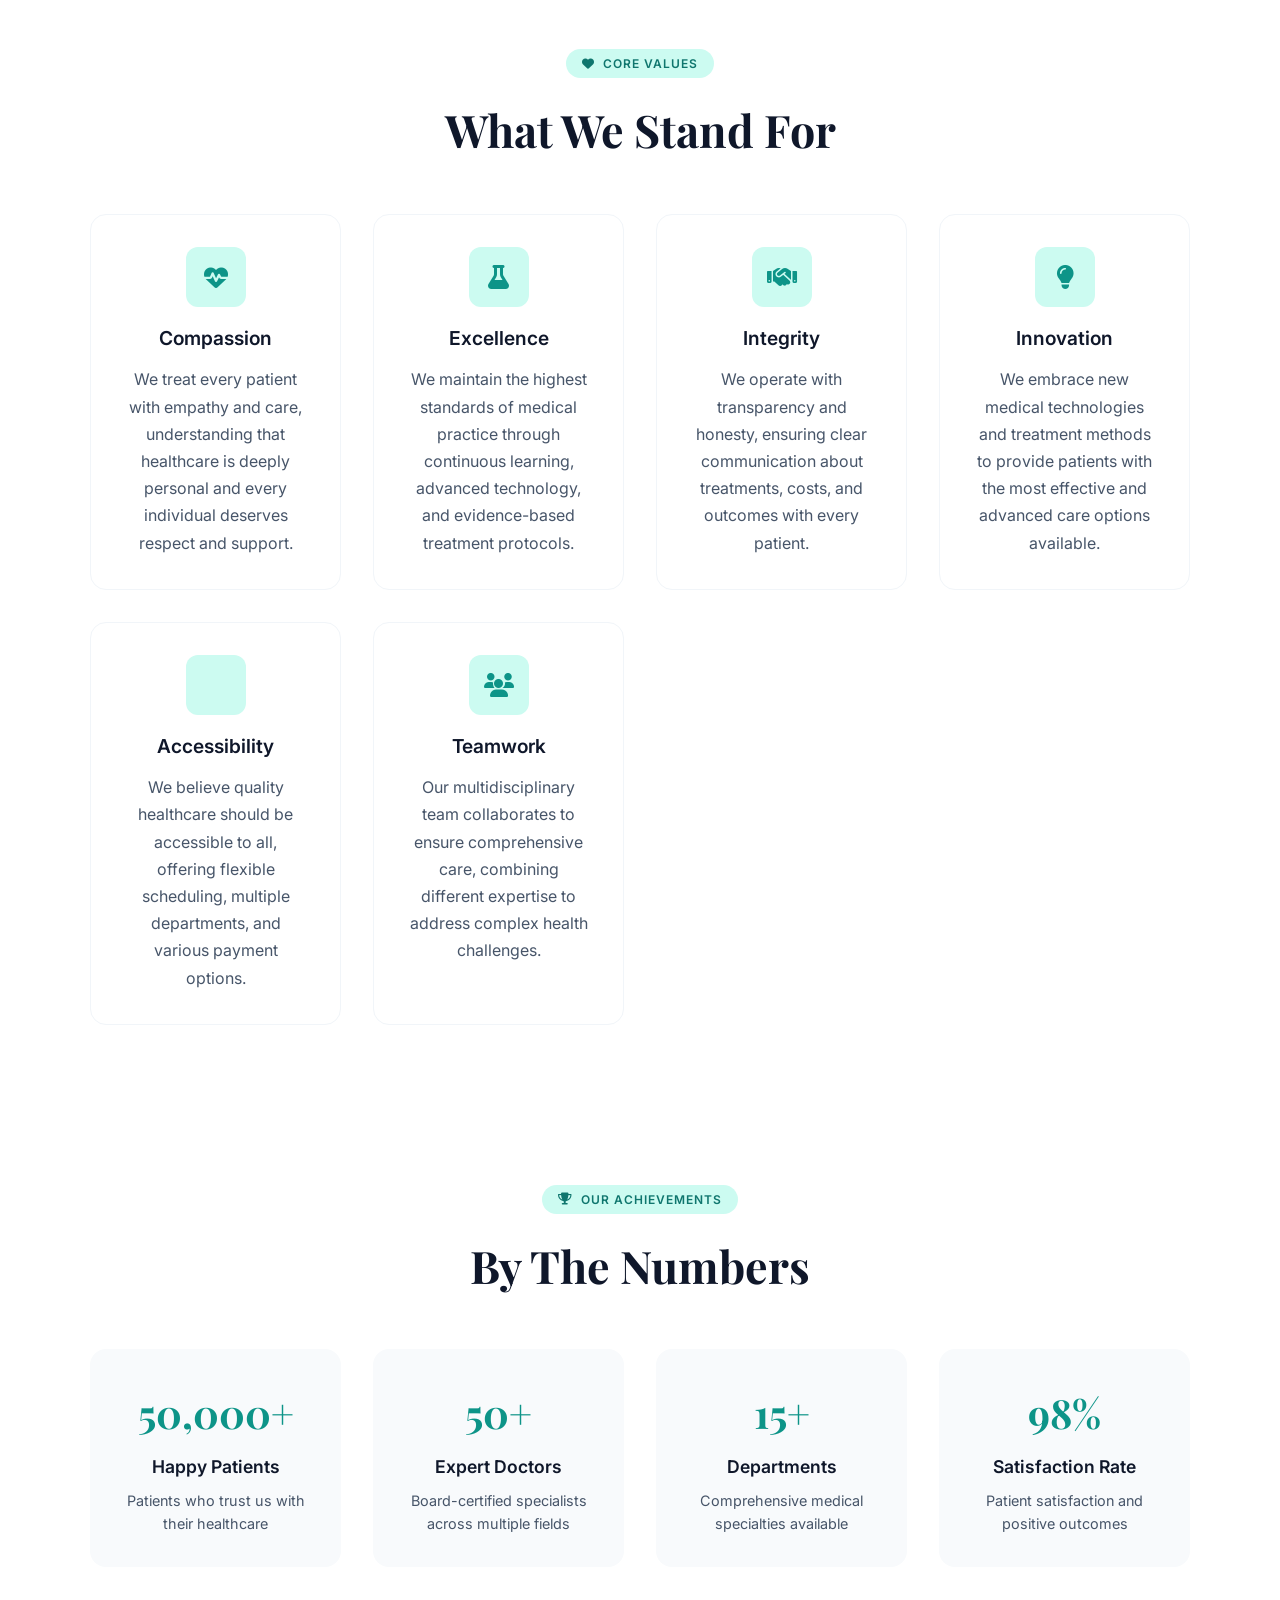
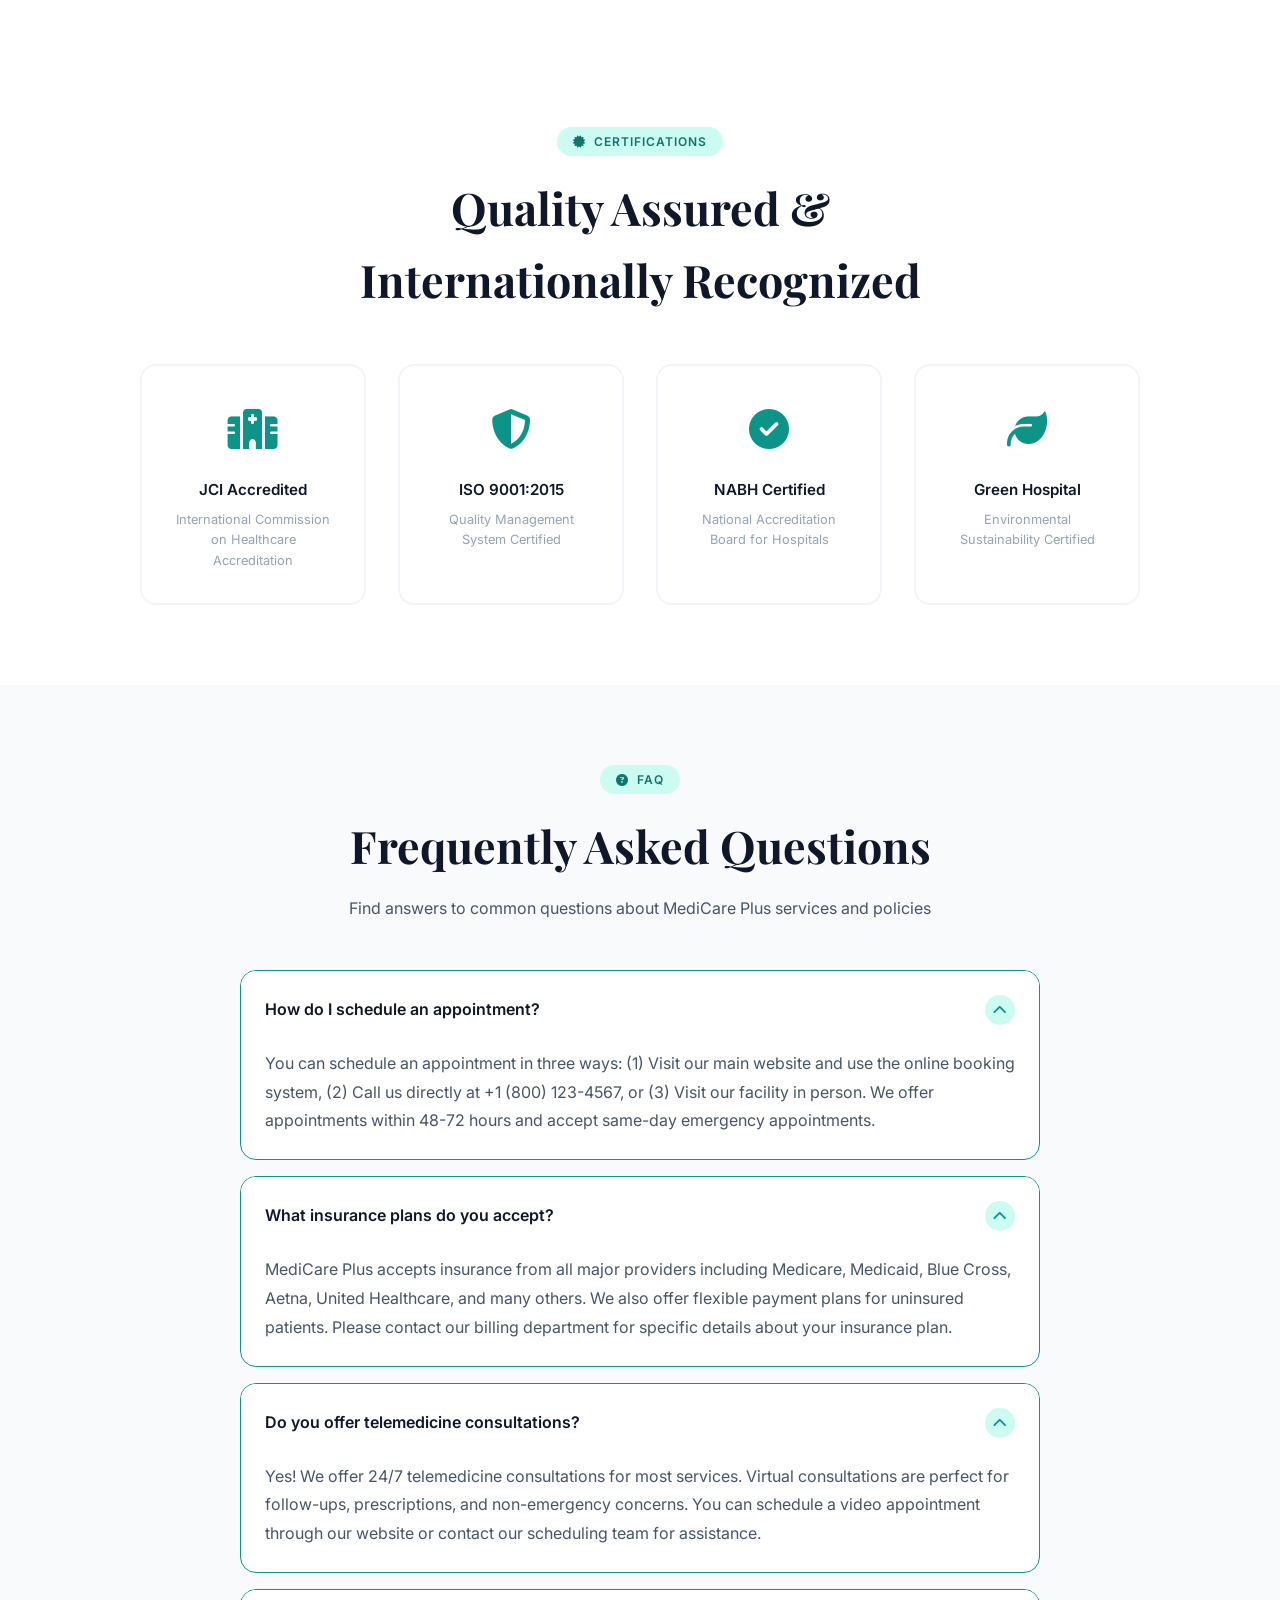
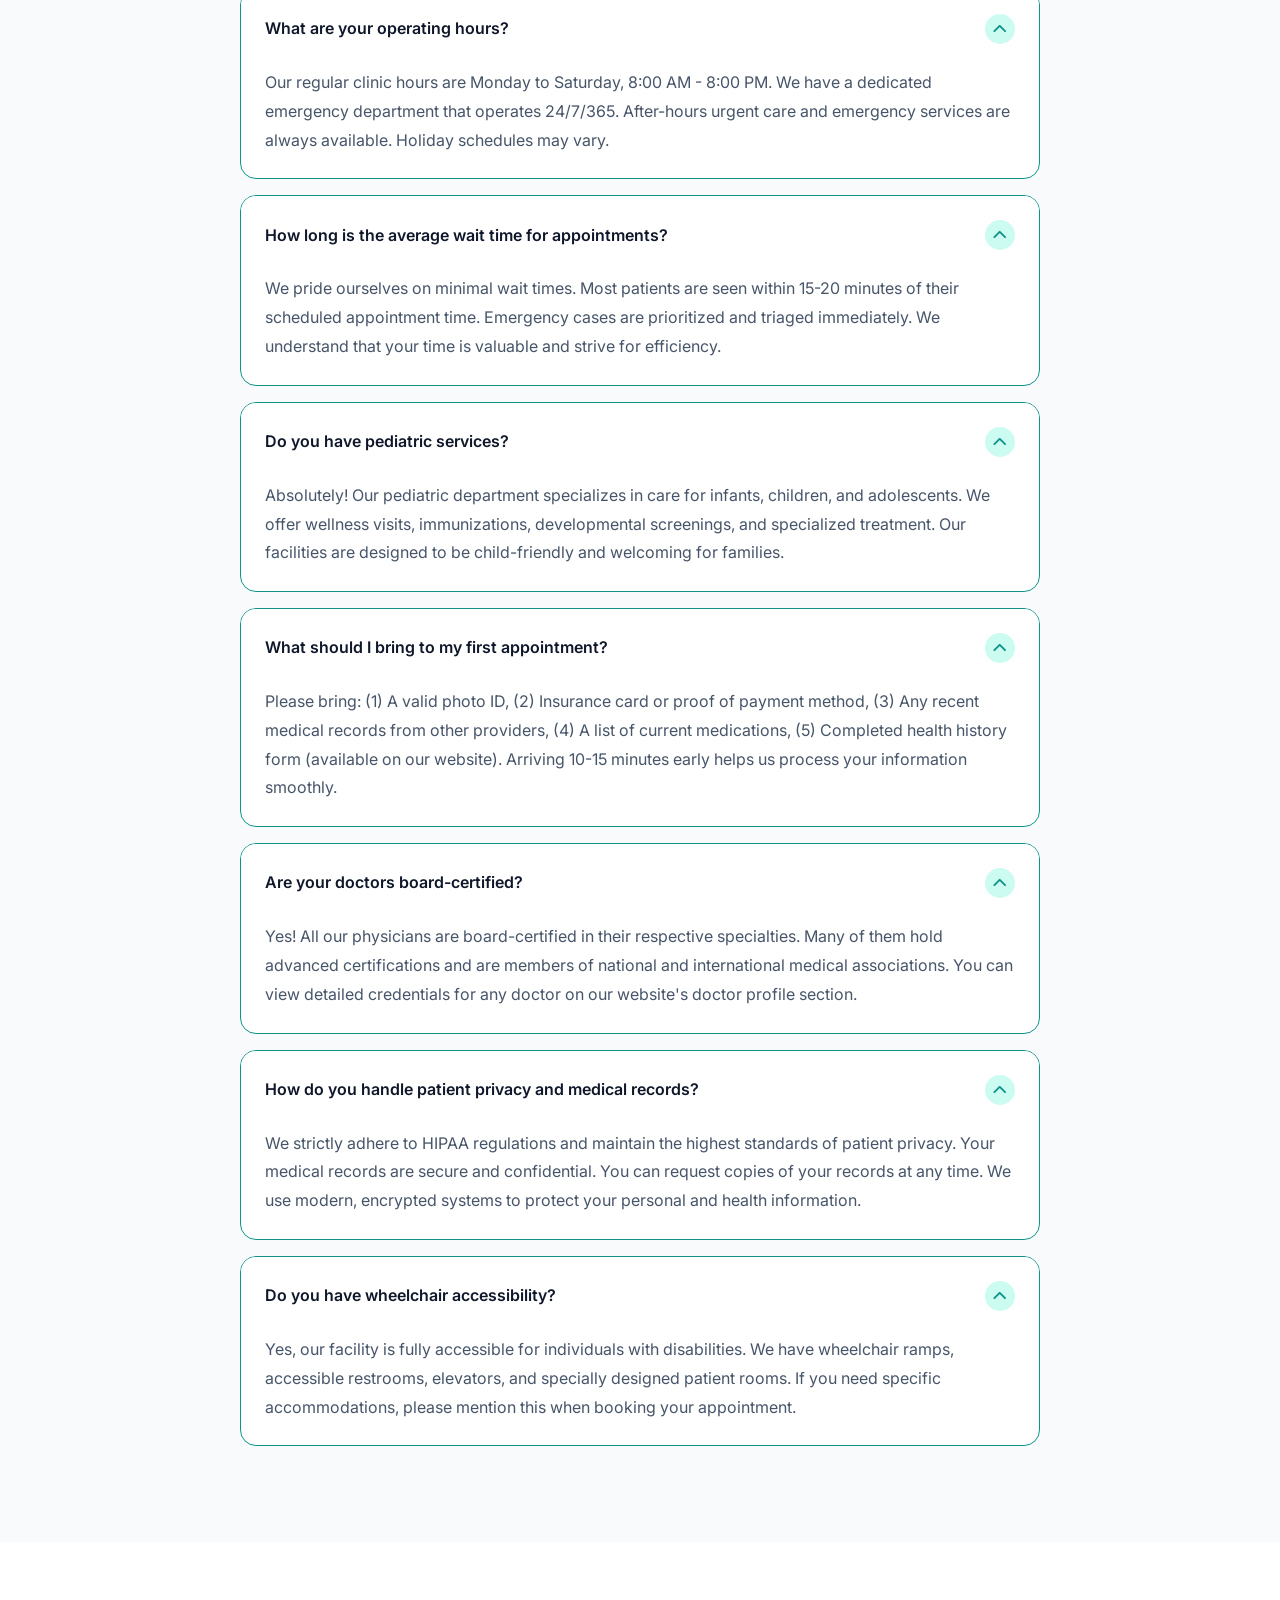
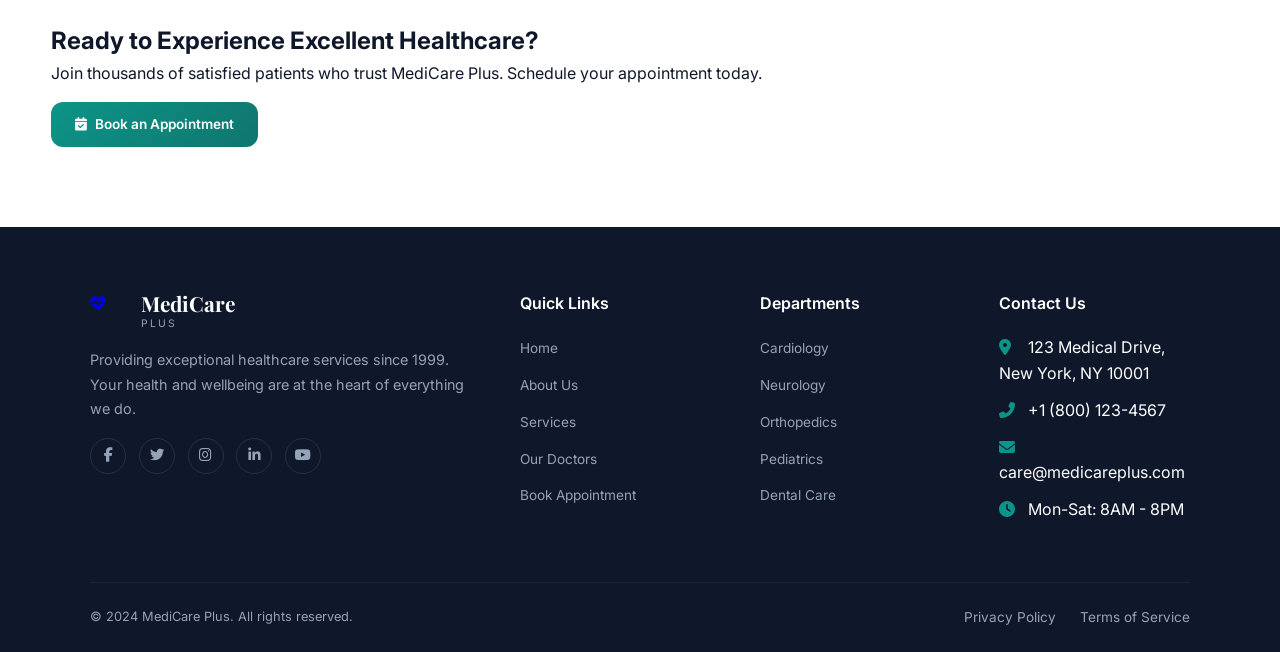
==== commit f02a4309: "Add files via upload" ====
--- a/about.html
+++ b/about.html
@@ -5,6 +5,7 @@
     <meta name="viewport" content="width=device-width, initial-scale=1.0">
     <title>About Us - MediCare Plus Healthcare</title>
     <link href="https://fonts.googleapis.com/css2?family=Inter:wght@300;400;500;600;700&family=Playfair+Display:wght@400;500;600;700&display=swap" rel="stylesheet">
+    <link rel="icon" href="favicon.svg" type="image/svg+xml">
     <link rel="stylesheet" href="https://cdnjs.cloudflare.com/ajax/libs/font-awesome/6.5.1/css/all.min.css">
     <style>
         :root {
@@ -88,10 +89,16 @@
         }
         .logo-icon {
             width: 40px; height: 40px;
-            background: linear-gradient(135deg, var(--primary), var(--secondary));
             border-radius: var(--radius);
-            display: flex; align-items: center; justify-content: center;
-            color: white; font-size: 1.1rem;
+            overflow: hidden;
+            display: block;
+            flex-shrink: 0;
+        }
+        .logo-icon img {
+            width: 100%;
+            height: 100%;
+            object-fit: cover;
+            display: block;
         }
         .logo-text { display: flex; flex-direction: column; }
         .logo-text span:first-child {
@@ -350,8 +357,48 @@
             .footer-grid { grid-template-columns: 1fr 1fr; }
         }
         @media (max-width: 768px) {
-            .nav-links { display: none; }
-            .mobile-toggle { display: block; }
+            .navbar {
+                flex-wrap: wrap;
+                align-items: flex-start;
+                height: auto;
+                padding: 0.75rem 4%;
+                row-gap: 0.75rem;
+            }
+            .logo { order: 1; }
+            .mobile-toggle {
+                display: block;
+                order: 2;
+                align-self: flex-start;
+                margin-top: 0.5rem;
+            }
+            .nav-links {
+                display: none;
+                order: 3;
+                flex-direction: column;
+                gap: 1rem;
+                width: 100%;
+                margin-top: 0.5rem;
+            }
+            .navbar.nav-open .nav-links { display: flex; }
+            .nav-links a {
+                width: 100%;
+                padding: 0.75rem 0;
+            }
+            .nav-cta {
+                display: none;
+                order: 4;
+                width: 100%;
+            }
+            .navbar.nav-open .nav-cta {
+                display: flex;
+                justify-content: center;
+                width: 100%;
+                margin-top: 0.5rem;
+            }
+            .nav-cta a {
+                width: 100%;
+                justify-content: center;
+            }
             .top-bar { display: none; }
             .footer-grid { grid-template-columns: 1fr; }
             .footer-bottom { flex-direction: column; gap: 1rem; text-align: center; }
@@ -380,7 +427,7 @@
     <!-- Navbar -->
     <nav class="navbar">
         <a href="health.html" class="logo">
-            <div class="logo-icon"><i class="fas fa-heartbeat"></i></div>
+            <div class="logo-icon"><img src="favicon.svg" alt="MediCare Plus logo"></div>
             <div class="logo-text">
                 <span>MediCare</span>
                 <span>Plus</span>
@@ -762,6 +809,25 @@
                 if (target) target.scrollIntoView({ behavior: 'smooth', block: 'start' });
             });
         });
+
+        // Mobile navbar toggle
+        var navbar = document.querySelector('.navbar');
+        var mobileToggle = document.querySelector('.mobile-toggle');
+        var navLinks = document.querySelectorAll('.nav-links a');
+
+        if (mobileToggle && navbar) {
+            mobileToggle.addEventListener('click', function() {
+                navbar.classList.toggle('nav-open');
+            });
+        }
+
+        navLinks.forEach(function(link) {
+            link.addEventListener('click', function() {
+                if (navbar.classList.contains('nav-open')) {
+                    navbar.classList.remove('nav-open');
+                }
+            });
+        });
     </script>
 </body>
 </html>
